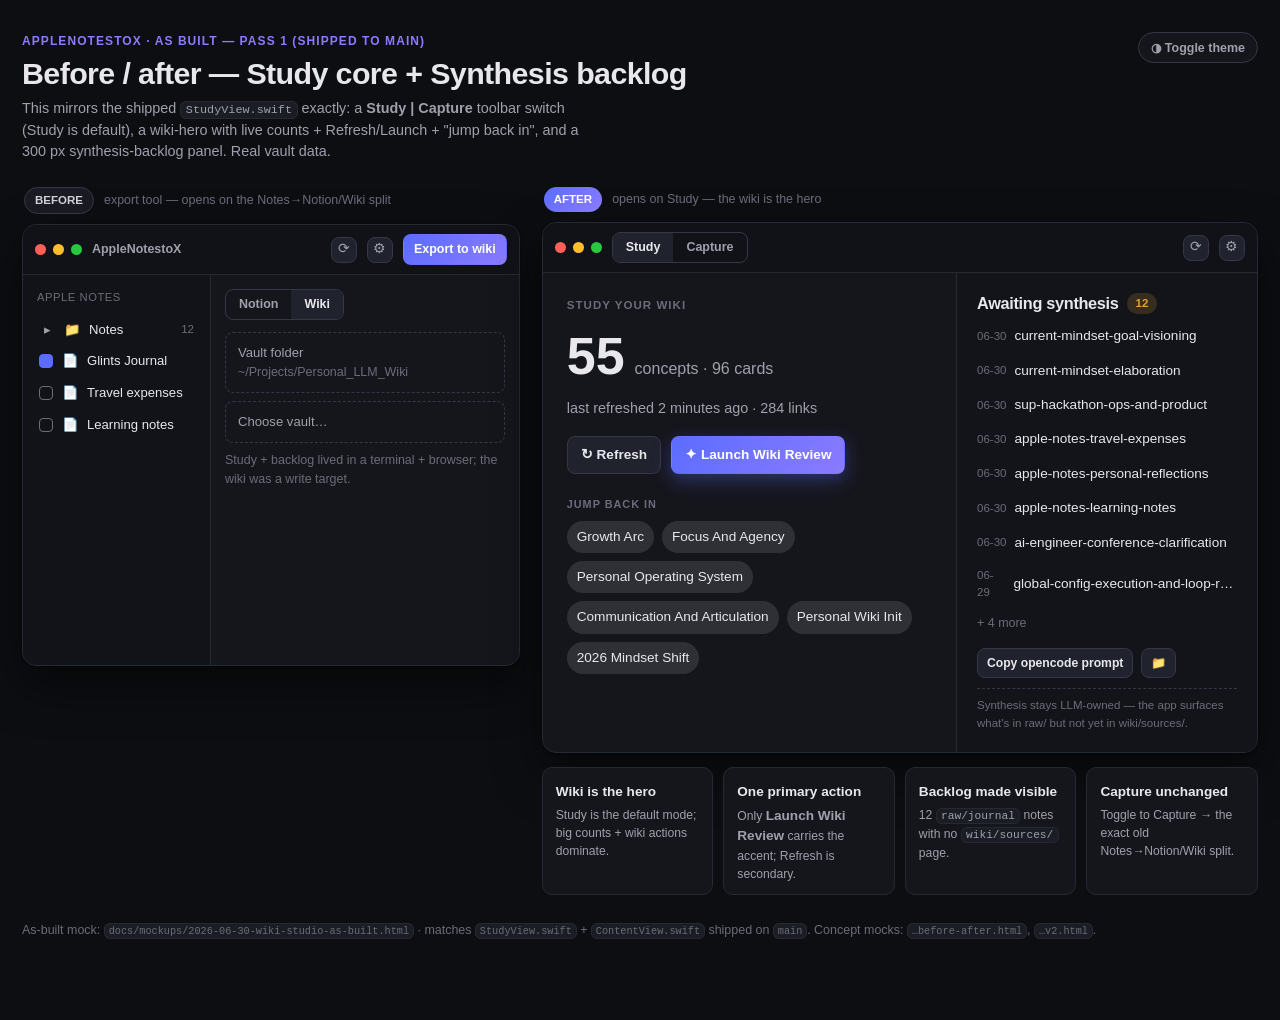
==== docs/mockups/2026-06-30-wiki-studio-as-built.html @ a1fba002 "docs(studio): saved Results dashboard (tabbed) + as-built before/after mock" ====
<!doctype html>
<html lang="en" data-theme="dark">
<head>
<meta charset="utf-8" />
<meta name="viewport" content="width=device-width, initial-scale=1" />
<title>Wiki Studio — before / after (as built, Pass 1)</title>
<style>
  :root{
    --bg:#0d0e12;--surface:#15161c;--surface-2:#1b1d25;--elev:#20222e;
    --border:#262833;--border-2:#343748;--text:#e8e8ec;--muted:#a0a0ad;--faint:#6b6c79;
    --accent:#5b6cff;--accent-2:#8b7bff;--good:#46b98a;--warn:#e0a13a;--danger:#e0556b;
    --r:14px;--r-sm:10px;--r-xs:8px;--shadow:0 1px 2px rgba(0,0,0,.3),0 20px 46px rgba(0,0,0,.5);--maxw:1300px;
  }
  :root[data-theme="light"]{--bg:#f5f6f8;--surface:#fff;--surface-2:#f0f1f5;--elev:#fff;--border:#e5e6ec;--border-2:#d7d9e2;--text:#14151d;--muted:#585a67;--faint:#9596a3;--shadow:0 1px 2px rgba(20,22,40,.06),0 16px 40px rgba(20,22,40,.12)}
  *{box-sizing:border-box;margin:0;padding:0}
  body{background:var(--bg);color:var(--text);font-family:ui-sans-serif,-apple-system,"Segoe UI",Roboto,Helvetica,Arial,sans-serif;line-height:1.5;-webkit-font-smoothing:antialiased;padding:32px 22px 80px}
  h1,h2,h3{line-height:1.12;letter-spacing:-.02em;font-weight:680}
  .num{font-variant-numeric:tabular-nums}
  .wrap{max-width:var(--maxw);margin:0 auto}
  .top{display:flex;justify-content:space-between;align-items:flex-start;gap:16px;flex-wrap:wrap}
  .eyebrow{color:var(--accent-2);font-weight:700;font-size:.75rem;letter-spacing:.09em;text-transform:uppercase}
  h1.title{font-size:1.9rem;margin-top:6px}
  .lede{color:var(--muted);max-width:70ch;margin-top:8px;font-size:.9rem}
  .muted{color:var(--muted)}.faint{color:var(--faint);font-size:.78rem}
  code{font-family:ui-monospace,SFMono-Regular,Menlo,monospace;font-size:.82em;background:var(--surface-2);border:1px solid var(--border);padding:.08em .38em;border-radius:6px}
  .themetoggle{border:1px solid var(--border-2);background:var(--surface);color:var(--muted);border-radius:999px;font-size:.78rem;font-weight:600;padding:7px 12px;cursor:pointer}
  .themetoggle:hover{color:var(--text)}
  .grid{display:grid;grid-template-columns:0.82fr 1.18fr;gap:22px;margin-top:24px;align-items:start}
  @media(max-width:1040px){.grid{grid-template-columns:1fr}}
  .lab{display:flex;align-items:center;gap:10px;margin:0 2px 10px}
  .pill{font-size:.72rem;font-weight:800;padding:4px 10px;border-radius:999px}
  .pill.b{color:#cfd0da;background:#1a1b22;border:1px solid var(--border-2)}
  .pill.a{color:#fff;background:linear-gradient(135deg,var(--accent),var(--accent-2))}
  .lab small{color:var(--faint);font-size:.78rem}
  .win{background:var(--surface);border:1px solid var(--border);border-radius:var(--r);overflow:hidden;box-shadow:var(--shadow)}
  .tbar{display:flex;align-items:center;gap:10px;padding:9px 12px;background:color-mix(in srgb,var(--bg) 55%,var(--surface));border-bottom:1px solid var(--border)}
  .lights{display:flex;gap:7px}.lights i{width:11px;height:11px;border-radius:50%}
  .lights .r{background:#ff5f57}.lights .y{background:#febc2e}.lights .g{background:#28c840}
  .wt{font-size:.78rem;color:var(--muted);font-weight:600}
  .spacer{flex:1}
  .seg{display:inline-flex;border:1px solid var(--border-2);border-radius:var(--r-xs);overflow:hidden}
  .seg span{padding:5px 13px;font-size:.78rem;font-weight:600;color:var(--muted)}.seg span.on{background:var(--elev);color:var(--text)}
  .tbtn{font-size:.78rem;font-weight:600;border-radius:var(--r-xs);padding:5px 10px;border:1px solid var(--border-2);background:var(--elev);color:var(--muted)}
  .icon{width:26px;height:26px;border:1px solid var(--border-2);border-radius:var(--r-xs);background:var(--elev);display:grid;place-items:center;color:var(--muted);font-size:.85rem}

  /* BEFORE split */
  .split{display:grid;grid-template-columns:188px 1fr;min-height:390px}
  .side{border-right:1px solid var(--border);background:color-mix(in srgb,var(--bg) 40%,var(--surface));padding:10px}
  .ph{font-size:.7rem;letter-spacing:.05em;text-transform:uppercase;color:var(--faint);margin:4px 4px 8px}
  .row{display:flex;align-items:center;gap:9px;padding:6px;border-radius:7px;font-size:.82rem}
  .chk{width:14px;height:14px;border:1.5px solid var(--faint);border-radius:4px;flex:none}
  .chk.on{background:var(--accent);border-color:var(--accent)}
  .ico{width:16px;text-align:center;color:var(--muted)}.cnt{margin-left:auto;color:var(--faint);font-size:.72rem}
  .pane{padding:14px}
  .field{font-size:.82rem;color:var(--muted);border:1px dashed var(--border-2);border-radius:8px;padding:10px 12px;margin:8px 0}

  /* AFTER: StudyView = hero | divider | 300px backlog */
  .study{display:grid;grid-template-columns:1fr 1px 300px;min-height:390px}
  .vsep{background:var(--border)}
  .hero{padding:24px;display:flex;flex-direction:column;gap:16px}
  .k{font-size:.72rem;font-weight:700;color:var(--faint);letter-spacing:.09em;text-transform:uppercase}
  .figure{display:flex;align-items:baseline;gap:10px}
  .figure b{font-size:52px;font-weight:800;line-height:1}
  .figure span{color:var(--muted)}
  .sub{color:var(--muted);font-size:.9rem}
  .acts{display:flex;gap:10px;flex-wrap:wrap}
  .btn{font-size:.85rem;font-weight:600;border-radius:var(--r-xs);padding:8px 13px;border:1px solid var(--border-2);background:var(--elev);color:var(--text);cursor:default;display:inline-flex;align-items:center;gap:7px}
  .btn.primary{background:linear-gradient(135deg,var(--accent),var(--accent-2));border-color:transparent;color:#fff;box-shadow:0 6px 18px color-mix(in srgb,var(--accent) 35%,transparent)}
  .chips{display:flex;flex-wrap:wrap;gap:8px}
  .chip{font-size:.85rem;padding:6px 10px;border-radius:999px;background:color-mix(in srgb,var(--text) 12%,transparent)}
  .backlog{padding:20px;display:flex;flex-direction:column;gap:10px;background:color-mix(in srgb,var(--bg) 30%,var(--surface))}
  .bhead{display:flex;align-items:center;gap:8px}
  .bhead h3{font-size:1.02rem}
  .badge{font-size:.72rem;font-weight:800;padding:2px 9px;border-radius:999px;background:color-mix(in srgb,var(--warn) 18%,transparent);color:var(--warn)}
  .it{display:flex;gap:8px;align-items:center;font-size:.85rem;padding:2px 0}
  .it .dt{color:var(--faint);font-size:.72rem;font-variant-numeric:tabular-nums}
  .it .sl{white-space:nowrap;overflow:hidden;text-overflow:ellipsis}
  .brow{display:flex;gap:8px;margin-top:6px}
  .brow .btn{font-size:.76rem;padding:5px 9px}
  .note{font-size:.72rem;color:var(--faint);margin-top:auto;border-top:1px dashed var(--border-2);padding-top:8px}

  .why{margin-top:14px;display:grid;grid-template-columns:repeat(4,1fr);gap:10px}
  @media(max-width:900px){.why{grid-template-columns:1fr 1fr}}
  .why .w{background:var(--surface);border:1px solid var(--border);border-radius:var(--r-sm);padding:11px 13px}
  .why .w b{font-size:.85rem}.why .w p{font-size:.76rem;color:var(--muted);margin-top:3px}
  .why .w code{font-size:.7rem}
  .foot{margin-top:26px;color:var(--faint);font-size:.78rem}
</style>
</head>
<body>
<div class="wrap">
  <div class="top">
    <div>
      <div class="eyebrow">AppleNotestoX · as built — Pass 1 (shipped to main)</div>
      <h1 class="title">Before / after — Study core + Synthesis backlog</h1>
      <p class="lede">This mirrors the shipped <code>StudyView.swift</code> exactly: a <b>Study | Capture</b> toolbar switch (Study is default), a wiki-hero with live counts + Refresh/Launch + "jump back in", and a 300&nbsp;px synthesis-backlog panel. Real vault data.</p>
    </div>
    <button class="themetoggle" onclick="document.documentElement.dataset.theme=document.documentElement.dataset.theme==='light'?'dark':'light'">◑ Toggle theme</button>
  </div>

  <div class="grid">
    <!-- BEFORE -->
    <div>
      <div class="lab"><span class="pill b">BEFORE</span><small>export tool — opens on the Notes→Notion/Wiki split</small></div>
      <div class="win">
        <div class="tbar">
          <div class="lights"><i class="r"></i><i class="y"></i><i class="g"></i></div>
          <div class="wt">AppleNotestoX</div>
          <div class="spacer"></div>
          <div class="icon">⟳</div><div class="icon">⚙</div>
          <span class="tbtn" style="color:#fff;background:linear-gradient(135deg,var(--accent),var(--accent-2));border-color:transparent">Export to wiki</span>
        </div>
        <div class="split">
          <div class="side">
            <div class="ph">Apple Notes</div>
            <div class="row"><span class="ico">▸</span><span class="ico">📁</span>Notes<span class="cnt">12</span></div>
            <div class="row"><span class="chk on"></span><span class="ico">📄</span>Glints Journal</div>
            <div class="row"><span class="chk"></span><span class="ico">📄</span>Travel expenses</div>
            <div class="row"><span class="chk"></span><span class="ico">📄</span>Learning notes</div>
          </div>
          <div class="pane">
            <div class="seg"><span>Notion</span><span class="on">Wiki</span></div>
            <div class="field" style="margin-top:12px">Vault folder<br><span class="faint">~/Projects/Personal_LLM_Wiki</span></div>
            <div class="field">Choose vault…</div>
            <p class="faint" style="margin-top:6px">Study + backlog lived in a terminal + browser; the wiki was a write target.</p>
          </div>
        </div>
      </div>
    </div>

    <!-- AFTER -->
    <div>
      <div class="lab"><span class="pill a">AFTER</span><small>opens on Study — the wiki is the hero</small></div>
      <div class="win">
        <div class="tbar">
          <div class="lights"><i class="r"></i><i class="y"></i><i class="g"></i></div>
          <div class="seg"><span class="on">Study</span><span>Capture</span></div>
          <div class="spacer"></div>
          <div class="icon">⟳</div><div class="icon">⚙</div>
        </div>
        <div class="study">
          <!-- hero -->
          <div class="hero">
            <div class="k">Study your wiki</div>
            <div class="figure"><b class="num">55</b><span>concepts · <span class="num">96</span> cards</span></div>
            <div class="sub">last refreshed 2 minutes ago · <span class="num">284</span> links</div>
            <div class="acts">
              <span class="btn">↻ Refresh</span>
              <span class="btn primary">✦ Launch Wiki Review</span>
            </div>
            <div style="margin-top:6px">
              <div class="k" style="font-size:.68rem;margin-bottom:8px">Jump back in</div>
              <div class="chips">
                <span class="chip">Growth Arc</span>
                <span class="chip">Focus And Agency</span>
                <span class="chip">Personal Operating System</span>
                <span class="chip">Communication And Articulation</span>
                <span class="chip">Personal Wiki Init</span>
                <span class="chip">2026 Mindset Shift</span>
              </div>
            </div>
          </div>

          <div class="vsep"></div>

          <!-- backlog -->
          <div class="backlog">
            <div class="bhead"><h3>Awaiting synthesis</h3><span class="badge num">12</span></div>
            <div class="it"><span class="dt">06-30</span><span class="sl">current-mindset-goal-visioning</span></div>
            <div class="it"><span class="dt">06-30</span><span class="sl">current-mindset-elaboration</span></div>
            <div class="it"><span class="dt">06-30</span><span class="sl">sup-hackathon-ops-and-product</span></div>
            <div class="it"><span class="dt">06-30</span><span class="sl">apple-notes-travel-expenses</span></div>
            <div class="it"><span class="dt">06-30</span><span class="sl">apple-notes-personal-reflections</span></div>
            <div class="it"><span class="dt">06-30</span><span class="sl">apple-notes-learning-notes</span></div>
            <div class="it"><span class="dt">06-30</span><span class="sl">ai-engineer-conference-clarification</span></div>
            <div class="it"><span class="dt">06-29</span><span class="sl">global-config-execution-and-loop-rules</span></div>
            <div class="faint">+ 4 more</div>
            <div class="brow">
              <span class="btn">Copy opencode prompt</span>
              <span class="btn">📁</span>
            </div>
            <div class="note">Synthesis stays LLM-owned — the app surfaces what's in raw/ but not yet in wiki/sources/.</div>
          </div>
        </div>
      </div>

      <div class="why">
        <div class="w"><b>Wiki is the hero</b><p>Study is the default mode; big counts + wiki actions dominate.</p></div>
        <div class="w"><b>One primary action</b><p>Only <b>Launch Wiki Review</b> carries the accent; Refresh is secondary.</p></div>
        <div class="w"><b>Backlog made visible</b><p>12 <code>raw/journal</code> notes with no <code>wiki/sources/</code> page.</p></div>
        <div class="w"><b>Capture unchanged</b><p>Toggle to Capture → the exact old Notes→Notion/Wiki split.</p></div>
      </div>
    </div>
  </div>

  <p class="foot">As-built mock: <code>docs/mockups/2026-06-30-wiki-studio-as-built.html</code> · matches <code>StudyView.swift</code> + <code>ContentView.swift</code> shipped on <code>main</code>. Concept mocks: <code>…before-after.html</code>, <code>…v2.html</code>.</p>
</div>
</body>
</html>
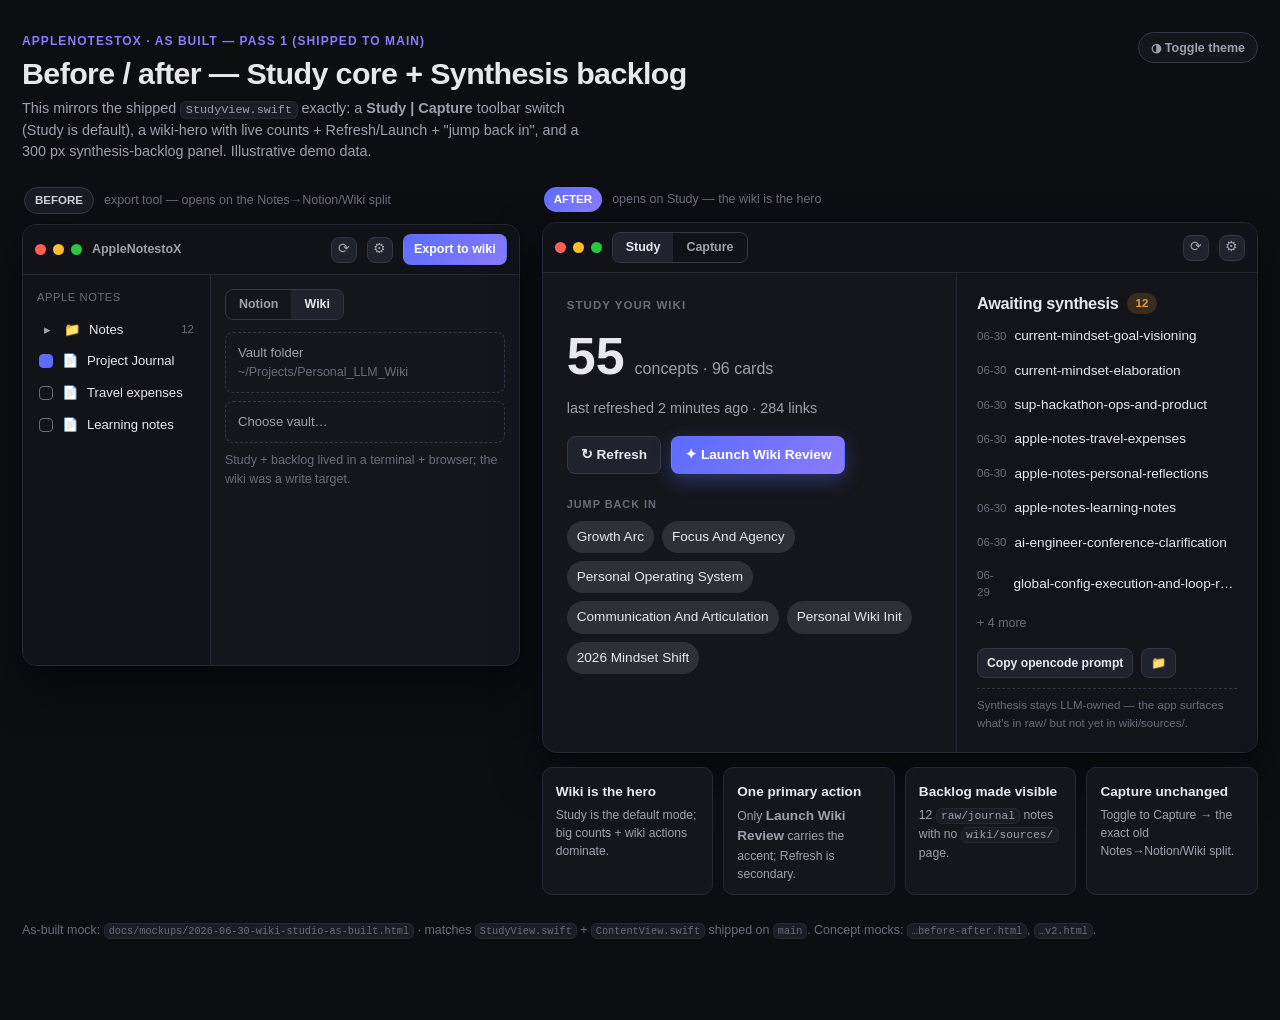
==== commit c653f3c4: "feat: ship searchable editorial wiki workflow" ====
--- a/docs/mockups/2026-06-30-wiki-studio-as-built.html
+++ b/docs/mockups/2026-06-30-wiki-studio-as-built.html
@@ -93,7 +93,7 @@
     <div>
       <div class="eyebrow">AppleNotestoX · as built — Pass 1 (shipped to main)</div>
       <h1 class="title">Before / after — Study core + Synthesis backlog</h1>
-      <p class="lede">This mirrors the shipped <code>StudyView.swift</code> exactly: a <b>Study | Capture</b> toolbar switch (Study is default), a wiki-hero with live counts + Refresh/Launch + "jump back in", and a 300&nbsp;px synthesis-backlog panel. Real vault data.</p>
+      <p class="lede">This mirrors the shipped <code>StudyView.swift</code> exactly: a <b>Study | Capture</b> toolbar switch (Study is default), a wiki-hero with live counts + Refresh/Launch + "jump back in", and a 300&nbsp;px synthesis-backlog panel. Illustrative demo data.</p>
     </div>
     <button class="themetoggle" onclick="document.documentElement.dataset.theme=document.documentElement.dataset.theme==='light'?'dark':'light'">◑ Toggle theme</button>
   </div>
@@ -114,7 +114,7 @@
           <div class="side">
             <div class="ph">Apple Notes</div>
             <div class="row"><span class="ico">▸</span><span class="ico">📁</span>Notes<span class="cnt">12</span></div>
-            <div class="row"><span class="chk on"></span><span class="ico">📄</span>Glints Journal</div>
+            <div class="row"><span class="chk on"></span><span class="ico">📄</span>Project Journal</div>
             <div class="row"><span class="chk"></span><span class="ico">📄</span>Travel expenses</div>
             <div class="row"><span class="chk"></span><span class="ico">📄</span>Learning notes</div>
           </div>
